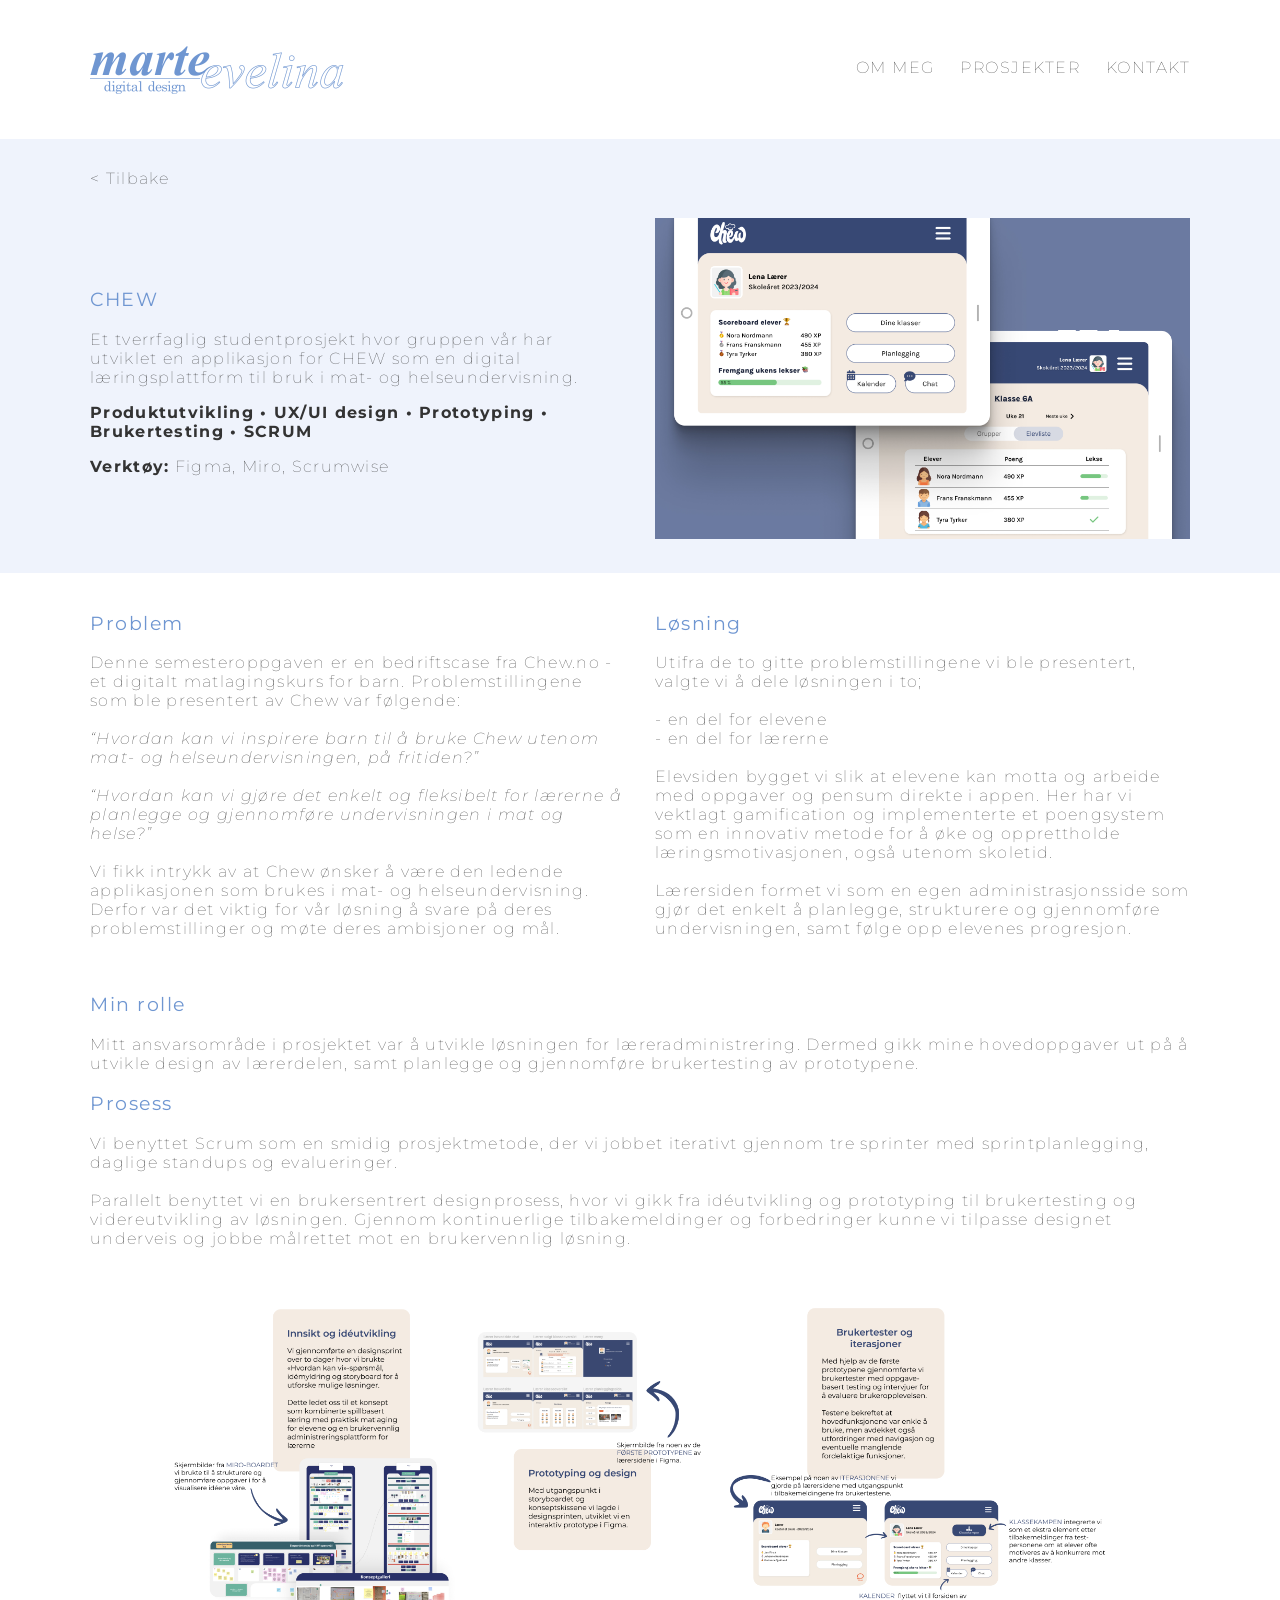
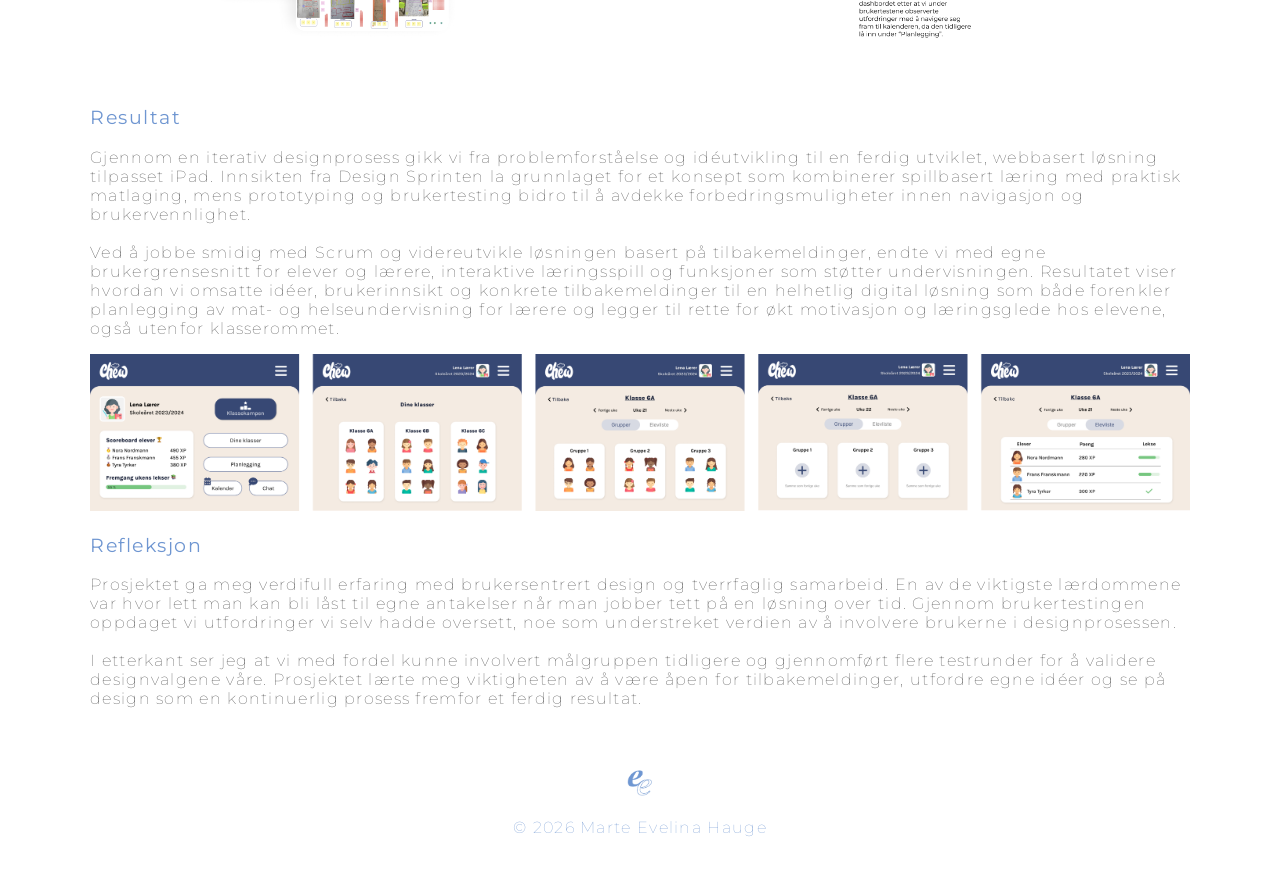
==== chew.html @ 9aba0e66 "Initial portfolio upload" ====
<!DOCTYPE html>
<html lang="no">
<head>
  <meta charset="UTF-8">
  <meta name="viewport" content="width=device-width, initial-scale=1.0">
  <link href="https://fonts.googleapis.com/css2?family=Montserrat:wght@300;400;600&display=swap" rel="stylesheet">
  <title>marteevelina.no/chew</title>
  <style>
    body {
      margin: 0;
      font-family: 'Montserrat', sans-serif;
      background: white;
      color: #333;
      font-weight: lighter;
      letter-spacing: 1.3px;
    }

    main{
      padding: 0;
      margin-top: 15px;
    }

    h3 {
      font-weight: normal;
      color: #6F96D1;
      letter-spacing: 1.5px;
    }

    header {
      background: white;
      padding: 30px 90px 20px 90px;
      display: flex;
      justify-content: space-between;
      align-items: center;
      position: sticky;
      top: 0;
      z-index: 2;
    }

    nav a {
      margin-left: 20px;
      text-decoration: none;
      color: #333;
      font-weight: lighter;
      letter-spacing: 1.5px;
    }

    nav a:hover {
      color: #6F96D1;
    }

    footer {
      text-align: center;
      padding: 20px;
      background: white;
      margin-top: 40px;
    }

    .back-btn {
      color: #333;
      text-decoration: none;
    }

    .back-btn:hover {
      text-decoration: underline;
    }


    .title-container {
      background-color: #eff3fc;
      padding: 30px 90px 30px 90px;
      
    }

    .title-container-content {
      padding: 30px 0px 0px 0px;
      align-items: center;
      display: flex;
      gap: 30px;
    }

    .title-container-content-text {
      width: 50%;
    }

    .title-container-content-img {
      width: 50%;
    }

    .prob-sol-container {
      display: flex;
      margin: 20px 90px;
      gap: 30px;
    }

    .text-problem {
      width: 50%;
    }

    .text-solution {
      width: 50%;
    }

    .process-container {
      margin: 20px 90px;
    }

    .process-container-split {
      display: flex;
      margin: 20px 0 20px 0 ;
      gap: 30px;

    }

    .process-container {
      margin: 20px 90px;
    }

    .process-container-split {
      display: flex;
      margin: 20px 0 20px 0 ;
      gap: 30px;

    }

  </style>
</head>
<body>

<header>
  <a href="index.html">
  <img src="images/melogo.png" alt="Logo" style="height: 70px;" href="index.html">
  </a>
  <nav>
    <a href="index.html">OM MEG</a>
    <a href="projetcs.html">PROSJEKTER</a>
    <a href="contact.html">KONTAKT</a>
  </nav>
</header>

<main>
  <section class="title-container">
    <a class="back-btn" href="projetcs.html">&lt; Tilbake</a>
    <section class="title-container-content">
      <div class="title-container-content-text">
        <h3>CHEW</h3>
        <p>Et tverrfaglig studentprosjekt hvor gruppen vår har utviklet en applikasjon for CHEW som en digital læringsplattform til bruk i mat- og helseundervisning.</p>
        <p><b>Produktutvikling • UX/UI design • Prototyping • Brukertesting • SCRUM</b></p>
        <p><b>Verktøy:</b> Figma, Miro, Scrumwise</p>
      </p>
      </div>
      <div class="title-container-content-img">
        <img src="images/CHEW.jpg" alt="marteevelina.no" width=100%>
      </div>
    </section>
  </section>

  <section class="prob-sol-container">
    <div class="text-problem">
      <h3>Problem</h3>
      <p>
        Denne semesteroppgaven er en bedriftscase fra Chew.no - et digitalt matlagingskurs for barn.
        Problemstillingene som ble presentert av Chew var følgende:
        <br> <br> 
        <i>“Hvordan kan vi inspirere barn til å bruke Chew utenom mat- og helseundervisningen, på fritiden?”</i>
        
        <br> <br>
        <i>“Hvordan kan vi gjøre det enkelt og fleksibelt for lærerne å planlegge og gjennomføre
        undervisningen i mat og helse?”</i>
        <br> <br>
        Vi fikk intrykk av at Chew ønsker å være den ledende applikasjonen som brukes i mat- og
        helseundervisning. Derfor var det viktig for vår løsning å svare på deres problemstillinger og møte
        deres ambisjoner og mål.
      </p>
    </div>
    <div class="text-solution">
      <h3>Løsning</h3>
      <p>
        Utifra de to gitte problemstillingene vi ble presentert, valgte vi å dele løsningen i to; <br> <br>
        - en del for elevene <br>
        - en del for lærerne <br>
        <br>
        Elevsiden bygget vi slik at elevene kan motta og arbeide med oppgaver og pensum direkte i appen. Her har vi vektlagt gamification og implementerte et poengsystem som en innovativ metode for å øke og opprettholde læringsmotivasjonen, også utenom skoletid.
        <br> <br>
        Lærersiden formet vi som en egen administrasjonsside som gjør det enkelt å planlegge, strukturere og gjennomføre undervisningen, samt følge opp elevenes progresjon. <br> <br>
      </p>
    </div>
  </section>


  <section class="process-container">
    <h3>Min rolle</h3>
    <p>
      Mitt ansvarsområde i prosjektet var å utvikle løsningen for
      læreradministrering. Dermed gikk mine hovedoppgaver ut på å utvikle design av lærerdelen, samt planlegge og gjennomføre brukertesting av prototypene.
    </p>
      
    <h3>Prosess</h3>

    <p>
      Vi benyttet Scrum som en smidig prosjektmetode, der vi jobbet iterativt gjennom tre sprinter med sprintplanlegging, 
      daglige standups og evalueringer. <br> <br> 
      Parallelt benyttet vi en brukersentrert designprosess, hvor vi gikk fra idéutvikling og 
      prototyping til brukertesting og videreutvikling av løsningen. Gjennom kontinuerlige tilbakemeldinger og forbedringer 
      kunne vi tilpasse designet underveis og jobbe målrettet mot en brukervennlig løsning.
    </p>

    <img src="images/ChewProsess.png" width="100%"></a>

    <h3>Resultat</h3>
    <p>
      Gjennom en iterativ designprosess gikk vi fra problemforståelse og idéutvikling til en ferdig utviklet, webbasert løsning tilpasset iPad. 
      Innsikten fra Design Sprinten la grunnlaget for et konsept som kombinerer spillbasert læring med praktisk matlaging, 
      mens prototyping og brukertesting bidro til å avdekke forbedringsmuligheter innen navigasjon og brukervennlighet. <br> <br>
      Ved å jobbe smidig med Scrum og videreutvikle løsningen basert på tilbakemeldinger, endte vi med egne brukergrensesnitt for 
      elever og lærere, interaktive læringsspill og funksjoner som støtter undervisningen. Resultatet viser hvordan vi omsatte idéer, 
      brukerinnsikt og konkrete tilbakemeldinger til en helhetlig digital løsning som både forenkler planlegging av mat- og
      helseundervisning for lærere og legger til rette for økt motivasjon og læringsglede hos elevene, også utenfor klasserommet.
    </p>
    <img src="images/CHEWdone.png" alt="Visning av ferdig løsning av CHEW" width="100%"></a>


    <h3>Refleksjon</h3>
    <p>
      Prosjektet ga meg verdifull erfaring med brukersentrert design og
      tverrfaglig samarbeid. En av de viktigste lærdommene var hvor lett
      man kan bli låst til egne antakelser når man jobber tett på en løsning
      over tid. Gjennom brukertestingen oppdaget vi utfordringer vi selv
      hadde oversett, noe som understreket verdien av å involvere brukerne
      i designprosessen.

      <br><br>

      I etterkant ser jeg at vi med fordel kunne involvert målgruppen
      tidligere og gjennomført flere testrunder for å validere designvalgene
      våre. Prosjektet lærte meg viktigheten av å være åpen for
      tilbakemeldinger, utfordre egne idéer og se på design som en
      kontinuerlig prosess fremfor et ferdig resultat.
    </p>
  </section>
</main>

<footer>
  <img src="images/mefavicon.png" alt="Logo" style="height: 30px;">
  <p style="color: #6F96D1;">© 2026 Marte Evelina Hauge</p>
</footer>


</body>
</html>
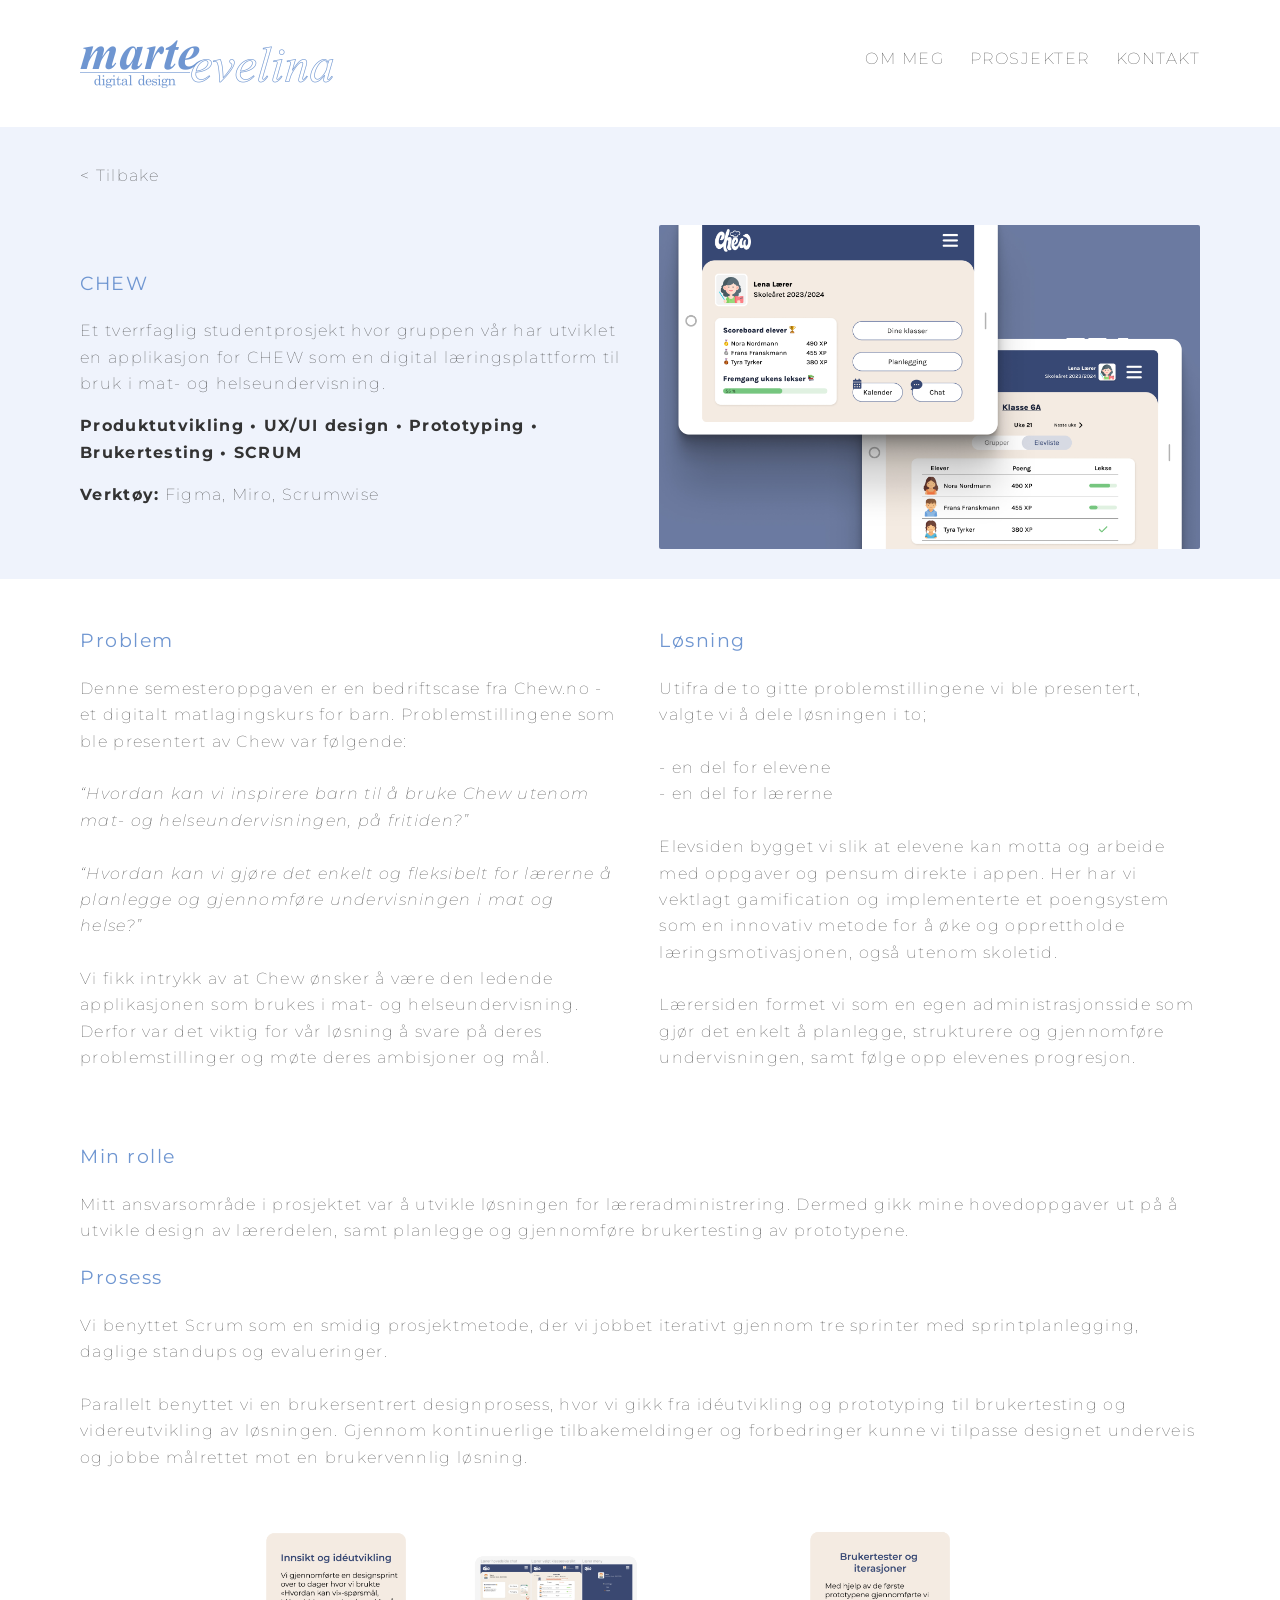
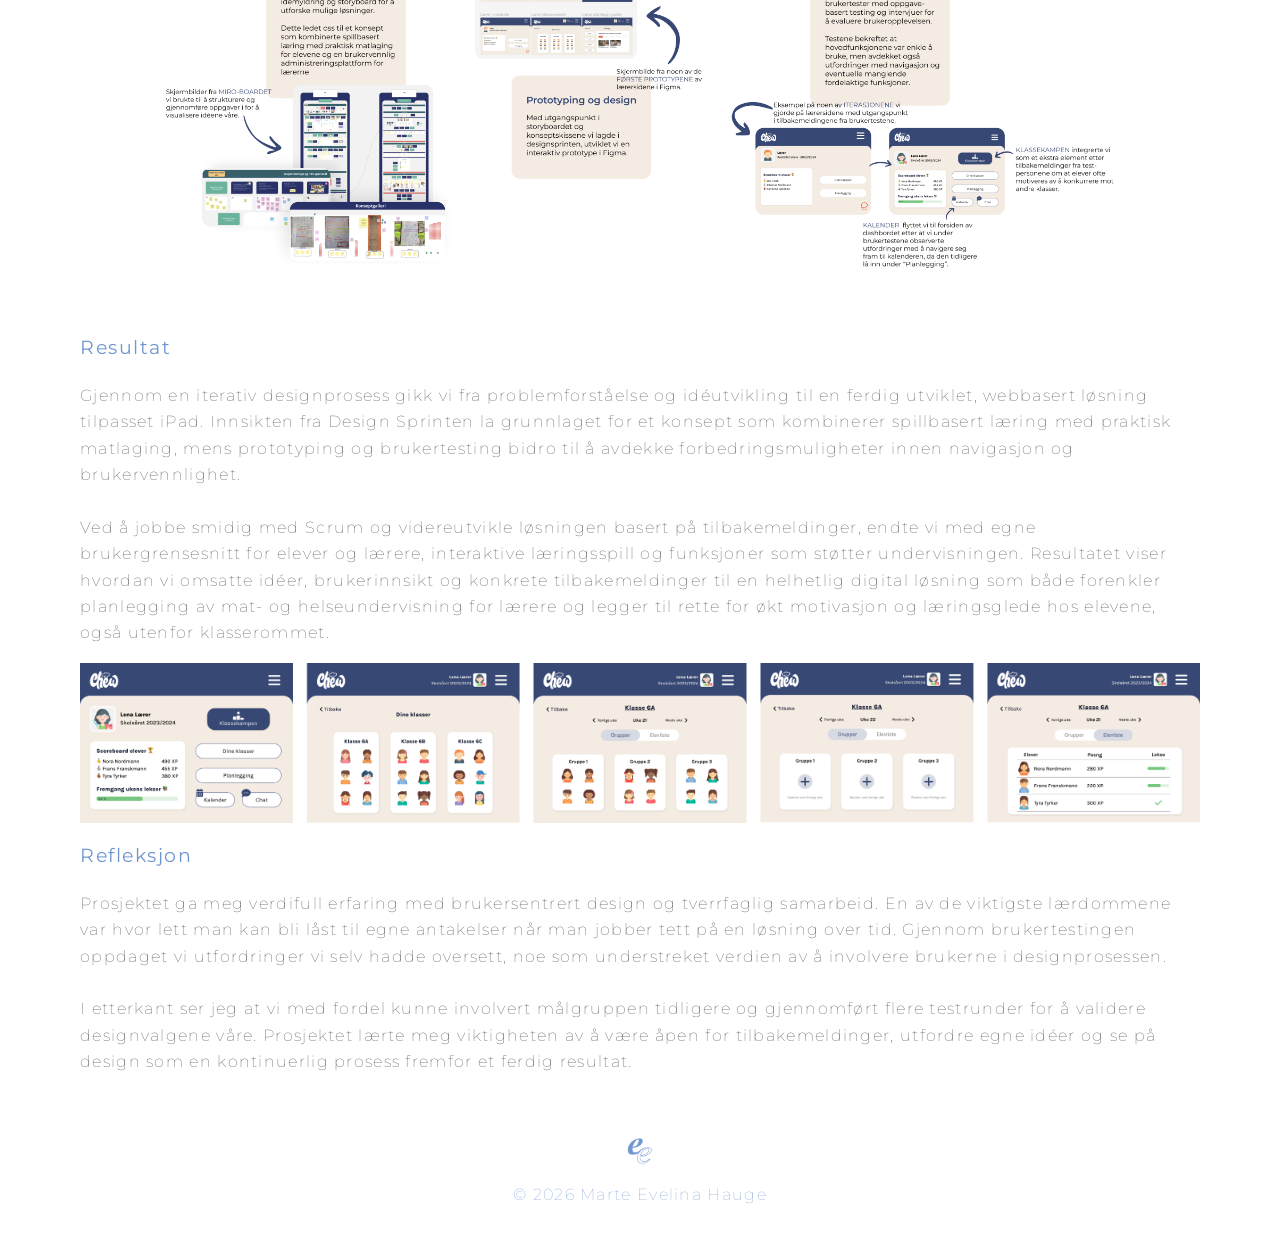
==== commit 3a50480f: "responsive version 1.0" ====
--- a/chew.html
+++ b/chew.html
@@ -1,5 +1,5 @@
 <!DOCTYPE html>
-<html lang="no">
+<html lang="no" class="no-js">
 <head>
   <meta charset="UTF-8">
   <meta name="viewport" content="width=device-width, initial-scale=1.0">
@@ -124,14 +124,19 @@
     }
 
   </style>
+  <link rel="stylesheet" href="css/responsive.css">
+  <script src="js/navigation.js" defer></script>
 </head>
 <body>
 
 <header>
-  <a href="index.html">
-  <img src="images/melogo.png" alt="Logo" style="height: 70px;" href="index.html">
+  <a href="index.html" class="site-logo" aria-label="Til forsiden">
+  <img src="images/melogo.png" alt="Marte Evelina Hauge" width="255" height="70">
   </a>
-  <nav>
+  <button class="nav-toggle" type="button" aria-label="Åpne meny" aria-controls="primary-navigation" aria-expanded="false">
+    <span class="nav-toggle-bars" aria-hidden="true"><span></span><span></span><span></span></span>
+  </button>
+  <nav id="primary-navigation" aria-label="Hovedmeny">
     <a href="index.html">OM MEG</a>
     <a href="projetcs.html">PROSJEKTER</a>
     <a href="contact.html">KONTAKT</a>
@@ -147,10 +152,9 @@
         <p>Et tverrfaglig studentprosjekt hvor gruppen vår har utviklet en applikasjon for CHEW som en digital læringsplattform til bruk i mat- og helseundervisning.</p>
         <p><b>Produktutvikling • UX/UI design • Prototyping • Brukertesting • SCRUM</b></p>
         <p><b>Verktøy:</b> Figma, Miro, Scrumwise</p>
-      </p>
       </div>
       <div class="title-container-content-img">
-        <img src="images/CHEW.jpg" alt="marteevelina.no" width=100%>
+        <img decoding="async" loading="lazy" src="images/CHEW.jpg" alt="marteevelina.no" width=100%>
       </div>
     </section>
   </section>
@@ -205,7 +209,7 @@
       kunne vi tilpasse designet underveis og jobbe målrettet mot en brukervennlig løsning.
     </p>
 
-    <img src="images/ChewProsess.png" width="100%"></a>
+    <img decoding="async" loading="lazy" src="images/ChewProsess.png" alt="Illustrasjon av designprosess og utvikling for CHEW" width="100%">
 
     <h3>Resultat</h3>
     <p>
@@ -217,7 +221,7 @@
       brukerinnsikt og konkrete tilbakemeldinger til en helhetlig digital løsning som både forenkler planlegging av mat- og
       helseundervisning for lærere og legger til rette for økt motivasjon og læringsglede hos elevene, også utenfor klasserommet.
     </p>
-    <img src="images/CHEWdone.png" alt="Visning av ferdig løsning av CHEW" width="100%"></a>
+    <img decoding="async" loading="lazy" src="images/CHEWdone.png" alt="Visning av ferdig løsning av CHEW" width="100%">
 
 
     <h3>Refleksjon</h3>
--- a/css/responsive.css
+++ b/css/responsive.css
@@ -0,0 +1,215 @@
+/*
+ * Responsiv layout for marteevelina.no
+ * Denne filen lastes etter sidens opprinnelige <style>-regler.
+ * Felles tilpasninger samles her, slik at designet er enkelt å vedlikeholde.
+ */
+
+:root {
+  --blue: #6f96d1;
+  --pale-blue: #eff3fc;
+  --text: #333;
+  --page-gutter: clamp(20px, 6.25vw, 90px);
+}
+
+*, *::before, *::after { box-sizing: border-box; }
+html { scroll-behavior: smooth; }
+body { min-width: 0; overflow-wrap: break-word; line-height: 1.65; }
+img, video, svg { max-width: 100%; height: auto; }
+img { display: block; }
+main, main > section { min-width: 0; }
+h1, h2, h3, h4, p { overflow-wrap: break-word; }
+a { text-underline-offset: .2em; }
+:focus-visible { outline: 3px solid var(--blue); outline-offset: 4px; }
+
+/* Felles toppmeny: originalt desktop-uttrykk, men fleksible sidemarger. */
+header {
+  padding: 24px var(--page-gutter) 18px;
+  gap: 24px;
+  z-index: 20;
+}
+header .site-logo { flex: 0 0 auto; display: inline-flex; align-items: center; }
+header .site-logo img { height: 70px; width: auto; max-width: min(36vw, 260px); }
+header nav { display: flex; align-items: center; gap: clamp(14px, 2vw, 28px); }
+header nav a { margin-left: 0; white-space: nowrap; }
+header nav a[aria-current="page"] { color: var(--blue); }
+.nav-toggle { display: none; }
+
+/* Prosjektintroduksjoner og prosess: bruk én konsekvent innholdsbredde. */
+.title-container { padding: 30px var(--page-gutter); }
+.title-container-content { gap: clamp(24px, 3vw, 44px); }
+.title-container-content-text,
+.title-container-content-img,
+.text-problem,
+.text-solution { min-width: 0; }
+.title-container-content-text,
+.title-container-content-img { flex: 1 1 0; width: auto; }
+.title-container-content-img img { width: 100%; height: auto; border-radius: 2px; }
+.prob-sol-container { margin: 28px var(--page-gutter); gap: clamp(24px, 3vw, 44px); }
+.prob-sol-container > div { flex: 1 1 0; width: auto; }
+.process-container { margin: 28px var(--page-gutter); }
+.process-container-split > * { min-width: 0; }
+.process-container img { max-width: 100%; height: auto; }
+.back-btn { display: inline-flex; align-items: center; min-height: 38px; }
+
+/* Prosjektoversikten: 3/2/1 kolonner i stedet for faste 400 px. */
+.projects {
+  width: min(100%, 1260px);
+  margin-inline: auto;
+  grid-template-columns: repeat(3, minmax(0, 1fr));
+  gap: clamp(18px, 2.4vw, 30px);
+}
+.projects .card {
+  width: 100%;
+  min-width: 0;
+  display: block;
+  text-decoration: none;
+  color: inherit;
+}
+.projects .card img { width: 100%; aspect-ratio: 5 / 3; object-fit: cover; }
+.projects .overlay { box-sizing: border-box; }
+.projects .card:focus-visible .overlay,
+.projects .card:focus-within .overlay { opacity: 1; }
+.projects .overlay h3 { line-height: 1.3; }
+.projects .overlay p { line-height: 1.6; }
+
+/* Sidene som allerede har egne sentrerte tekstfelt. */
+.intro-text { max-width: 1140px; margin-inline: auto; }
+.intro-text p { line-height: 1.8; }
+footer { padding-inline: 20px; }
+footer img { margin-inline: auto; }
+
+@media (max-width: 1100px) {
+  .projects { grid-template-columns: repeat(2, minmax(0, 1fr)); max-width: 850px; }
+  .intro-text { padding-inline: 6%; }
+}
+
+/* Nettbrett: stablet introduksjon, god lesebredde og færre marger. */
+@media (max-width: 900px) {
+  .title-container-content { flex-direction: column; align-items: stretch; gap: 16px; }
+  .title-container-content-text,
+  .title-container-content-img { width: 100%; flex: auto; }
+  .title-container-content-img { max-width: 760px; }
+  .process-container-split { flex-direction: column; gap: 16px; }
+  .prob-sol-container { flex-direction: column; gap: 10px; }
+  .prob-sol-container > div { flex: auto; width: 100%; }
+}
+
+/* Mobil: tastaturvennlig hamburgermeny og én prosjektkolonne. */
+@media (max-width: 767px) {
+  :root { --page-gutter: clamp(18px, 5vw, 32px); }
+  header {
+    padding: 12px var(--page-gutter);
+    gap: 14px;
+    min-height: 74px;
+    border-bottom: 1px solid #f2f2f2;
+  }
+  header .site-logo img { height: 52px; max-width: 200px; }
+  .nav-toggle {
+    display: inline-flex;
+    justify-content: center;
+    align-items: center;
+    width: 46px;
+    height: 46px;
+    margin-left: auto;
+    padding: 10px;
+    background: transparent;
+    color: var(--text);
+    border: 1px solid #d9e3f2;
+    border-radius: 8px;
+    cursor: pointer;
+  }
+  .nav-toggle-bars { display: flex; flex-direction: column; justify-content: center; gap: 5px; width: 23px; }
+  .nav-toggle-bars span { height: 2px; width: 100%; background: currentColor; border-radius: 2px; transition: transform .2s, opacity .2s; }
+  .nav-toggle[aria-expanded="true"] .nav-toggle-bars span:first-child { transform: translateY(7px) rotate(45deg); }
+  .nav-toggle[aria-expanded="true"] .nav-toggle-bars span:nth-child(2) { opacity: 0; }
+  .nav-toggle[aria-expanded="true"] .nav-toggle-bars span:last-child { transform: translateY(-7px) rotate(-45deg); }
+
+  header nav {
+    position: absolute;
+    inset: 100% 0 auto;
+    display: flex;
+    flex-direction: column;
+    align-items: stretch;
+    gap: 0;
+    padding: 8px var(--page-gutter) 14px;
+    background: white;
+    border-bottom: 1px solid #e5eaf3;
+    box-shadow: 0 12px 20px rgb(0 0 0 / 7%);
+    visibility: hidden;
+    opacity: 0;
+    pointer-events: none;
+    transform: translateY(-8px);
+    transition: opacity .2s ease, transform .2s ease, visibility .2s;
+  }
+  header nav.is-open {
+    visibility: visible;
+    opacity: 1;
+    pointer-events: auto;
+    transform: translateY(0);
+  }
+  header nav a {
+    display: block;
+    margin: 0;
+    padding: 14px 6px;
+    min-height: 48px;
+    border-bottom: 1px solid #f2f4f8;
+    white-space: normal;
+    font-size: .94rem;
+  }
+  header nav a:last-child { border-bottom: 0; }
+  main { margin-top: 12px; }
+  .title-container { padding-block: 16px 25px; }
+  .title-container-content { padding-top: 12px; }
+  .title-container-content-text h3 { margin-top: 8px; }
+  .process-container, .prob-sol-container { margin-block: 28px; }
+  .intro-text { padding: 12px 2%; }
+  .intro-text p { line-height: 1.75; }
+  .quote-section { padding-inline: 2px; }
+  .projects { grid-template-columns: minmax(0, 1fr); gap: 24px; width: min(100%, 500px); }
+  .projects .card { border-radius: 14px; }
+  footer { margin-top: 30px; padding-block: 20px; font-size: .85rem; }
+}
+
+/* Berøringsskjermer: ikke skjul prosjekttitler bak hover. */
+@media (hover: none), (pointer: coarse) {
+  .projects .card { background: var(--pale-blue); }
+  .projects .card img { transition: none; }
+  .projects .card:hover img { transform: none; }
+  .projects .overlay {
+    position: static;
+    inset: auto;
+    opacity: 1;
+    transform: none;
+    background: var(--pale-blue);
+    color: var(--text);
+    padding: 16px 18px 19px;
+    min-height: 0;
+    text-align: left;
+    transition: none;
+  }
+  .projects .overlay h3 { color: var(--blue) !important; margin: 0 0 6px; }
+  .projects .overlay p { margin: 0; font-size: .85rem; }
+}
+
+@media (max-width: 430px) {
+  body { letter-spacing: .45px; font-size: 15px; }
+  header .site-logo img { height: 45px; max-width: 175px; }
+  .title-container-content-text p,
+  .process-container p,
+  .prob-sol-container p { line-height: 1.75; }
+  .title-container h3, .process-container h3, .prob-sol-container h3 { letter-spacing: 1px; }
+  .website-btn { display: inline-block; max-width: 100%; }
+}
+
+@media (prefers-reduced-motion: reduce) {
+  html { scroll-behavior: auto; }
+  *, *::before, *::after { transition-duration: .01ms !important; animation-duration: .01ms !important; }
+}
+
+/* Når JavaScript er avslått, skal navigasjonen fortsatt være tilgjengelig. */
+@media (max-width: 767px) {
+  .no-js header nav { visibility: visible; opacity: 1; pointer-events: auto; position: static; transform: none; box-shadow: none; }
+  .no-js header { flex-wrap: wrap; }
+  .no-js header nav { flex: 1 0 100%; }
+  .no-js .nav-toggle { display: none; }
+}
